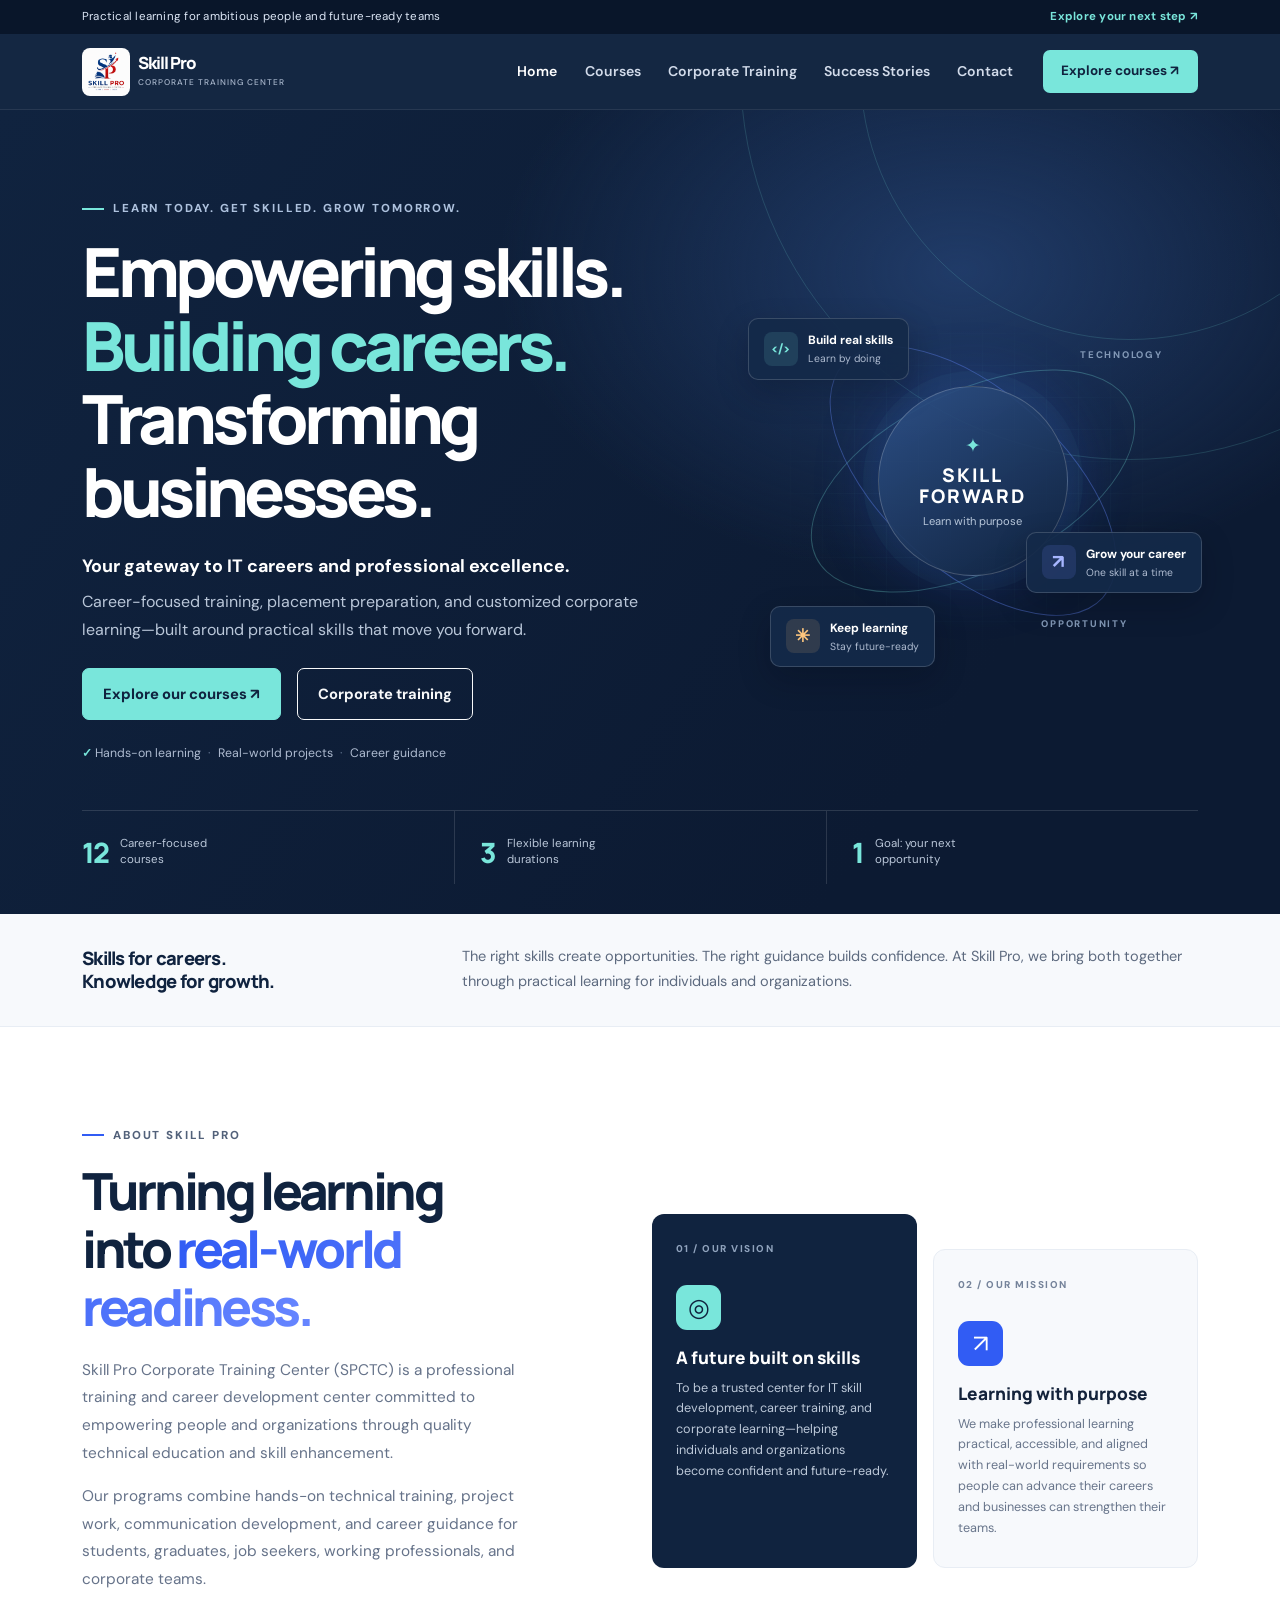
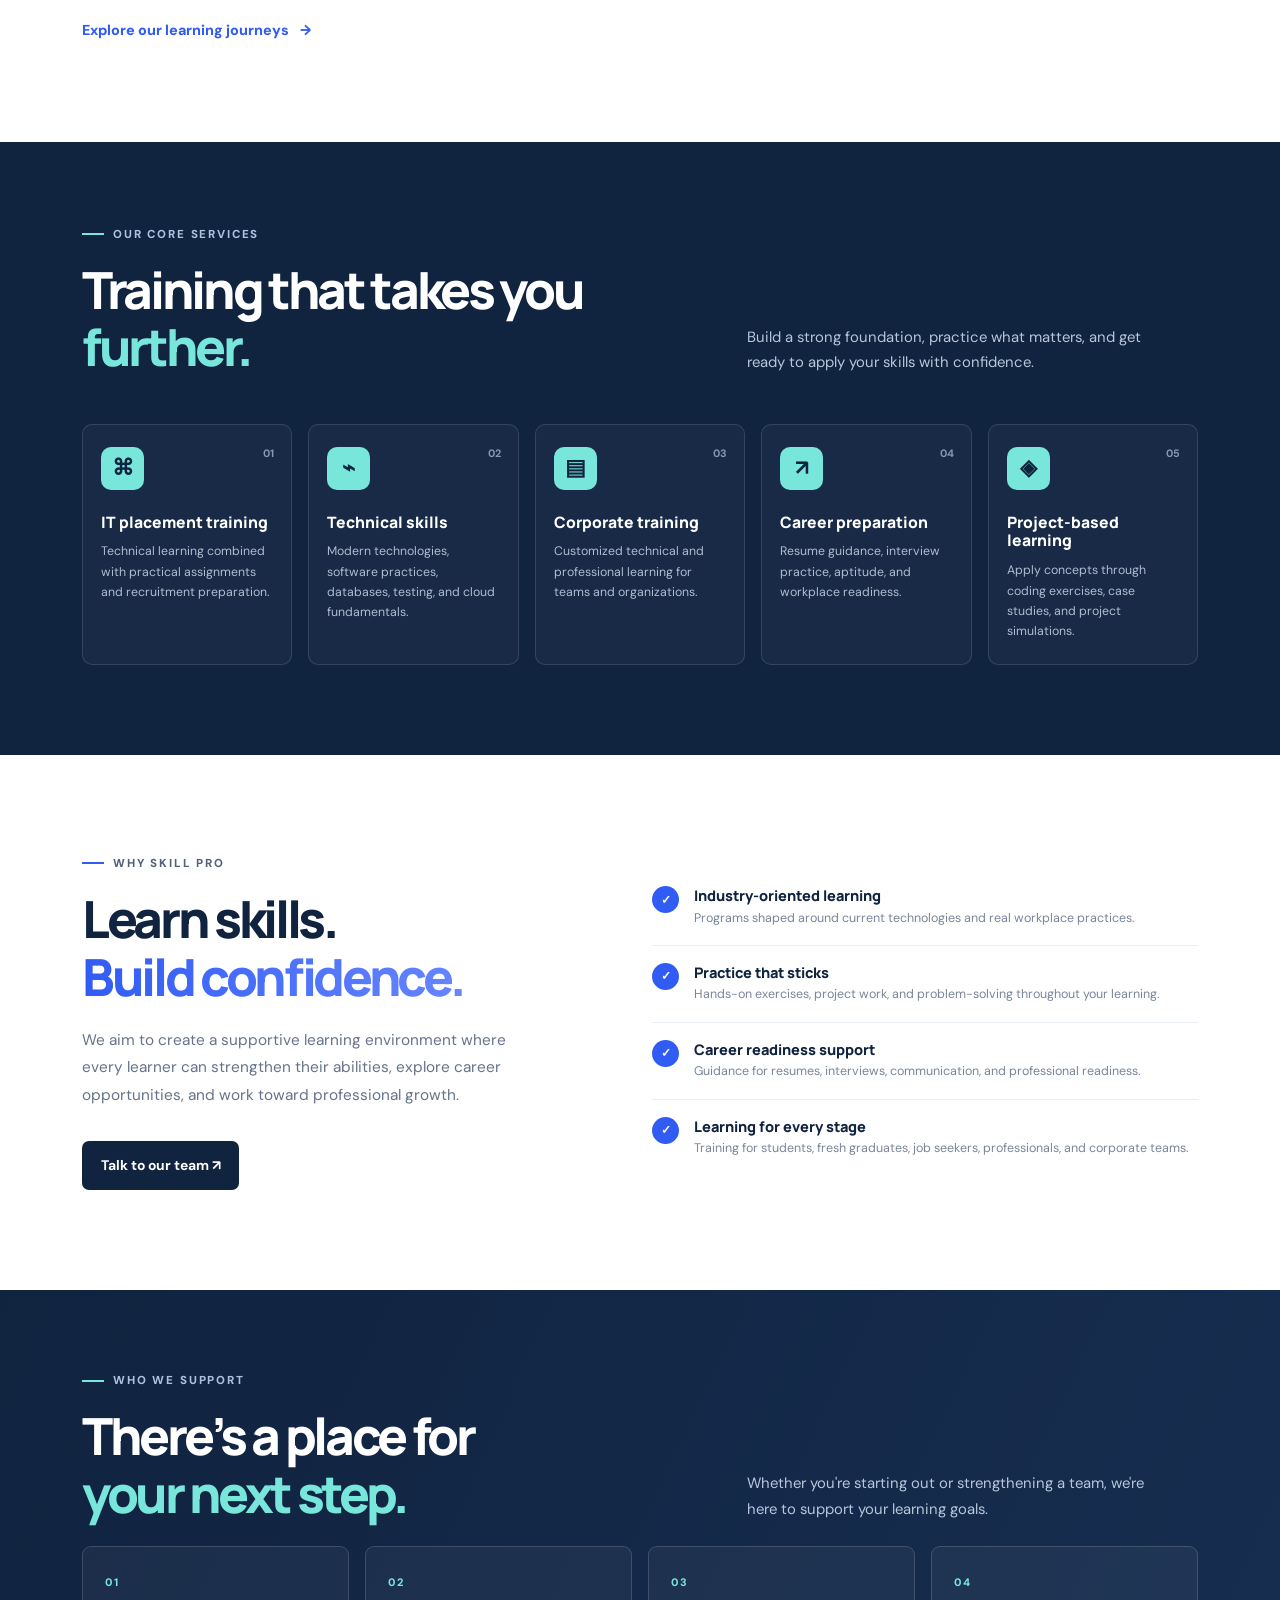
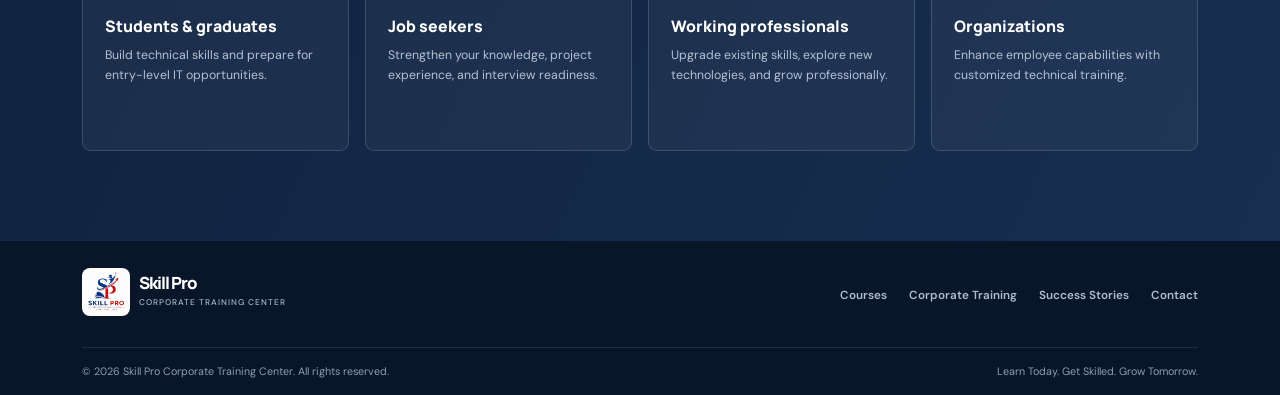
==== index.html @ 875d9214 "1" ====
<!doctype html>
<html lang="en">
  <head>
    <meta charset="utf-8">
    <meta name="viewport" content="width=device-width, initial-scale=1">
    <meta name="description" content="Career-oriented IT, placement, and corporate training from Skill Pro Corporate Training Center.">
    <meta name="theme-color" content="#10233f">
    <title>Skill Pro Corporate Training Center | Home</title>
    <link rel="preconnect" href="https://fonts.googleapis.com">
    <link rel="preconnect" href="https://fonts.gstatic.com" crossorigin>
    <link href="https://fonts.googleapis.com/css2?family=DM+Sans:wght@400;500;600;700&family=Manrope:wght@400;500;600;700;800&display=swap" rel="stylesheet">
    <link href="https://cdn.jsdelivr.net/npm/bootstrap@5.3.3/dist/css/bootstrap.min.css" rel="stylesheet" integrity="sha384-QWTKZyjpPEjISv5WaRU9OFeRpok6YctnYmDr5pNlyT2bRjXh0JMhjY6hW+ALEwIH" crossorigin="anonymous">
    <link rel="stylesheet" href="styles.css">
  </head>
  <body>
    <div class="topline"><div class="container d-flex justify-content-between align-items-center"><span>Practical learning for ambitious people and future-ready teams</span><a href="contact.html">Explore your next step <span aria-hidden="true">↗</span></a></div></div>
    <nav class="navbar navbar-expand-lg navbar-dark site-nav sticky-top" aria-label="Main navigation">
      <div class="container">
        <a class="navbar-brand d-flex align-items-center gap-2" href="index.html"><img class="site-logo" src="logo/logo.png" alt="Skill Pro logo"><span class="brand-name">Skill Pro<small>Corporate Training Center</small></span></a>
        <button class="navbar-toggler" type="button" data-bs-toggle="collapse" data-bs-target="#mainNav" aria-controls="mainNav" aria-expanded="false" aria-label="Toggle navigation"><span class="navbar-toggler-icon"></span></button>
        <div class="collapse navbar-collapse" id="mainNav"><ul class="navbar-nav ms-auto align-items-lg-center gap-lg-3">
          <li class="nav-item"><a class="nav-link active" aria-current="page" href="index.html">Home</a></li><li class="nav-item"><a class="nav-link" href="courses.html">Courses</a></li><li class="nav-item"><a class="nav-link" href="corporate-training.html">Corporate Training</a></li><li class="nav-item"><a class="nav-link" href="success-stories.html">Success Stories</a></li><li class="nav-item"><a class="nav-link" href="contact.html">Contact</a></li><li class="nav-item ms-lg-2"><a class="btn btn-nav" href="courses.html">Explore courses <span aria-hidden="true">↗</span></a></li>
        </ul></div>
      </div>
    </nav>
    <main>
      <section class="hero-section" id="home"><div class="hero-orb hero-orb-one"></div><div class="hero-orb hero-orb-two"></div><div class="container position-relative"><div class="row align-items-center gy-5">
        <div class="col-lg-7"><div class="eyebrow eyebrow-light"><span></span> Learn today. Get skilled. Grow tomorrow.</div><h1>Empowering skills.<br><span>Building careers.</span><br>Transforming businesses.</h1><p class="hero-lead">Your gateway to IT careers and professional excellence.</p><p class="hero-copy">Career-focused training, placement preparation, and customized corporate learning—built around practical skills that move you forward.</p><div class="d-flex flex-wrap gap-3 mt-4"><a class="btn btn-accent btn-lg" href="courses.html">Explore our courses <span aria-hidden="true">↗</span></a><a class="btn btn-outline-light btn-lg" href="corporate-training.html">Corporate training</a></div><div class="hero-note mt-4"><span class="note-check">✓</span> Hands-on learning <span class="note-dot">·</span> Real-world projects <span class="note-dot">·</span> Career guidance</div></div>
        <div class="col-lg-5"><div class="hero-visual" aria-label="Learning and career growth illustration"><div class="visual-grid"></div><div class="orbit orbit-a"></div><div class="orbit orbit-b"></div><div class="visual-center"><div class="visual-spark">✦</div><strong>SKILL<br>FORWARD</strong><span>Learn with purpose</span></div><div class="float-card float-code"><span class="float-icon code-icon">&lt;/&gt;</span><div><strong>Build real skills</strong><small>Learn by doing</small></div></div><div class="float-card float-growth"><span class="float-icon growth-icon">↗</span><div><strong>Grow your career</strong><small>One skill at a time</small></div></div><div class="float-card float-learning"><span class="float-icon learn-icon">✳</span><div><strong>Keep learning</strong><small>Stay future-ready</small></div></div><span class="visual-label label-one">TECHNOLOGY</span><span class="visual-label label-two">OPPORTUNITY</span></div></div>
      </div><div class="hero-bottom row g-0 mt-5"><div class="col-4 hero-stat"><strong>12</strong><span>Career-focused courses</span></div><div class="col-4 hero-stat"><strong>3</strong><span>Flexible learning durations</span></div><div class="col-4 hero-stat"><strong>1</strong><span>Goal: your next opportunity</span></div></div></div></section>
      <section class="intro-strip"><div class="container"><div class="row align-items-center gy-3"><div class="col-lg-4"><p class="strip-title mb-0">Skills for careers.<br>Knowledge for growth.</p></div><div class="col-lg-8"><p class="strip-copy mb-0">The right skills create opportunities. The right guidance builds confidence. At Skill Pro, we bring both together through practical learning for individuals and organizations.</p></div></div></div></section>
      <section class="section-pad about-section"><div class="container"><div class="row gy-5 align-items-center"><div class="col-lg-5"><div class="eyebrow"><span></span> About Skill Pro</div><h2>Turning learning into <span class="text-gradient">real-world readiness.</span></h2><p class="section-copy">Skill Pro Corporate Training Center (SPCTC) is a professional training and career development center committed to empowering people and organizations through quality technical education and skill enhancement.</p><p class="section-copy">Our programs combine hands-on technical training, project work, communication development, and career guidance for students, graduates, job seekers, working professionals, and corporate teams.</p><a class="text-link" href="success-stories.html">Explore our learning journeys <span aria-hidden="true">→</span></a></div><div class="col-lg-6 offset-lg-1"><div class="about-cards"><article class="about-card vision-card"><span class="card-index">01 / OUR VISION</span><div class="about-icon">◎</div><h3>A future built on skills</h3><p>To be a trusted center for IT skill development, career training, and corporate learning—helping individuals and organizations become confident and future-ready.</p></article><article class="about-card mission-card"><span class="card-index">02 / OUR MISSION</span><div class="about-icon">↗</div><h3>Learning with purpose</h3><p>We make professional learning practical, accessible, and aligned with real-world requirements so people can advance their careers and businesses can strengthen their teams.</p></article></div></div></div></div></section>
      <section class="services-section section-pad"><div class="container"><div class="row align-items-end gy-3 mb-5"><div class="col-lg-7"><div class="eyebrow eyebrow-light"><span></span> Our core services</div><h2>Training that takes you <span class="text-accent">further.</span></h2></div><div class="col-lg-5"><p class="services-intro mb-0">Build a strong foundation, practice what matters, and get ready to apply your skills with confidence.</p></div></div><div class="row g-3"><div class="col-md-6 col-xl"><article class="service-tile"><span class="service-number">01</span><div class="service-icon">⌘</div><h3>IT placement training</h3><p>Technical learning combined with practical assignments and recruitment preparation.</p></article></div><div class="col-md-6 col-xl"><article class="service-tile"><span class="service-number">02</span><div class="service-icon">⌁</div><h3>Technical skills</h3><p>Modern technologies, software practices, databases, testing, and cloud fundamentals.</p></article></div><div class="col-md-6 col-xl"><article class="service-tile"><span class="service-number">03</span><div class="service-icon">▤</div><h3>Corporate training</h3><p>Customized technical and professional learning for teams and organizations.</p></article></div><div class="col-md-6 col-xl"><article class="service-tile"><span class="service-number">04</span><div class="service-icon">↗</div><h3>Career preparation</h3><p>Resume guidance, interview practice, aptitude, and workplace readiness.</p></article></div><div class="col-md-6 col-xl"><article class="service-tile"><span class="service-number">05</span><div class="service-icon">◈</div><h3>Project-based learning</h3><p>Apply concepts through coding exercises, case studies, and project simulations.</p></article></div></div></div></section>
      <section class="section-pad why-section"><div class="container"><div class="row gy-5 align-items-center"><div class="col-lg-5"><div class="eyebrow"><span></span> Why Skill Pro</div><h2>Learn skills.<br><span class="text-gradient">Build confidence.</span></h2><p class="section-copy">We aim to create a supportive learning environment where every learner can strengthen their abilities, explore career opportunities, and work toward professional growth.</p><a class="btn btn-dark-blue mt-3" href="contact.html">Talk to our team <span aria-hidden="true">↗</span></a></div><div class="col-lg-6 offset-lg-1"><div class="why-list"><div class="why-item"><span class="why-check">✓</span><div><h3>Industry-oriented learning</h3><p>Programs shaped around current technologies and real workplace practices.</p></div></div><div class="why-item"><span class="why-check">✓</span><div><h3>Practice that sticks</h3><p>Hands-on exercises, project work, and problem-solving throughout your learning.</p></div></div><div class="why-item"><span class="why-check">✓</span><div><h3>Career readiness support</h3><p>Guidance for resumes, interviews, communication, and professional readiness.</p></div></div><div class="why-item"><span class="why-check">✓</span><div><h3>Learning for every stage</h3><p>Training for students, fresh graduates, job seekers, professionals, and corporate teams.</p></div></div></div></div></div></section>
      <section class="audience-section"><div class="container"><div class="row align-items-end gy-3 mb-4"><div class="col-lg-7"><div class="eyebrow eyebrow-light"><span></span> Who we support</div><h2>There’s a place for<br><span class="text-accent">your next step.</span></h2></div><div class="col-lg-5"><p class="services-intro mb-0">Whether you're starting out or strengthening a team, we're here to support your learning goals.</p></div></div><div class="row g-3"><div class="col-sm-6 col-xl-3"><article class="audience-card"><span>01</span><h3>Students &amp; graduates</h3><p>Build technical skills and prepare for entry-level IT opportunities.</p></article></div><div class="col-sm-6 col-xl-3"><article class="audience-card"><span>02</span><h3>Job seekers</h3><p>Strengthen your knowledge, project experience, and interview readiness.</p></article></div><div class="col-sm-6 col-xl-3"><article class="audience-card"><span>03</span><h3>Working professionals</h3><p>Upgrade existing skills, explore new technologies, and grow professionally.</p></article></div><div class="col-sm-6 col-xl-3"><article class="audience-card"><span>04</span><h3>Organizations</h3><p>Enhance employee capabilities with customized technical training.</p></article></div></div></div></section>
    </main>
    <footer class="site-footer"><div class="container"><div class="row align-items-center gy-3"><div class="col-md-6"><a class="footer-brand" href="index.html"><img class="site-logo" src="logo/logo.png" alt=""><span class="brand-name">Skill Pro<small>Corporate Training Center</small></span></a></div><div class="col-md-6"><div class="footer-links"><a href="courses.html">Courses</a><a href="corporate-training.html">Corporate Training</a><a href="success-stories.html">Success Stories</a><a href="contact.html">Contact</a></div></div></div><div class="footer-bottom"><span>© <span id="currentYear">2026</span> Skill Pro Corporate Training Center. All rights reserved.</span><span>Learn Today. Get Skilled. Grow Tomorrow.</span></div></div></footer>
    <script src="https://cdn.jsdelivr.net/npm/bootstrap@5.3.3/dist/js/bootstrap.bundle.min.js" integrity="sha384-YvpcrYf0tY3lHB60NNkmXc5s9fDVZLESaAA55NDzOxhy9GkcIdslK1eN7N6jIeHz" crossorigin="anonymous"></script><script src="script.js"></script>
  </body>
</html>
---- styles.css ----
:root {
  --navy: #10233f;
  --navy-deep: #0b1930;
  --blue: #315cf4;
  --cyan: #79e6db;
  --ink: #14233b;
  --muted: #66738a;
  --paper: #f7f9fc;
  --line: #e8edf4;
}

* { box-sizing: border-box; }
html { scroll-behavior: smooth; scroll-padding-top: 82px; }
body { margin: 0; color: var(--ink); background: #fff; font-family: "DM Sans", sans-serif; }
h1, h2, h3, .brand-name, .strip-title { font-family: "Manrope", sans-serif; }
a { text-decoration: none; }

.topline { min-height: 34px; color: #dce6f5; background: #09162a; font-size: .72rem; letter-spacing: .02em; }
.topline .container { min-height: 34px; }
.topline a { color: var(--cyan); font-weight: 700; }
.site-nav { z-index: 100; min-height: 76px; background: rgba(16, 35, 63, .98); border-bottom: 1px solid rgba(255,255,255,.08); }
.navbar-brand { color: #fff; }
.site-logo { display: block; width: 48px; height: 48px; flex: 0 0 48px; object-fit: contain; border-radius: 8px; }
.brand-mark { display: grid; place-items: center; width: 38px; height: 38px; color: var(--navy); background: var(--cyan); border-radius: 12px 12px 12px 3px; font: 800 1.03rem "Manrope", sans-serif; letter-spacing: -.1em; }
.brand-mark span { color: var(--blue); }
.brand-name { display: inline-flex; flex-direction: column; color: #fff; font-size: 1.05rem; font-weight: 800; line-height: 1; letter-spacing: -.06em; }
.brand-name > span { display: inline; }
.brand-name > span { color: var(--cyan); }
.brand-name small { margin-top: 5px; color: #a7b5ca; font: 500 .52rem "DM Sans", sans-serif; letter-spacing: .12em; text-transform: uppercase; }
.navbar-nav .nav-link { padding: .65rem .35rem !important; color: #d2dbea; font-size: .88rem; font-weight: 600; }
.navbar-nav .nav-link:hover, .navbar-nav .nav-link:focus { color: var(--cyan); }
.btn-nav { padding: .68rem 1.1rem; color: var(--navy); background: var(--cyan); border-radius: 7px; font-weight: 700; font-size: .84rem; }
.btn-nav:hover { color: var(--navy); background: #a1f2e9; }

.hero-section { position: relative; overflow: hidden; padding: 90px 0 30px; color: #fff; background: radial-gradient(ellipse at 75% 20%, #203b68 0, transparent 34%), linear-gradient(125deg, #10233f 0%, #0c1a32 75%); }
.hero-orb { position: absolute; border: 1px solid rgba(121,230,219,.16); border-radius: 50%; pointer-events: none; }
.hero-orb-one { width: 540px; height: 540px; top: -310px; right: -120px; }
.hero-orb-two { width: 780px; height: 780px; top: -430px; right: -240px; }
.eyebrow { display: flex; align-items: center; gap: 9px; margin-bottom: 18px; color: #52617a; font-size: .72rem; font-weight: 800; letter-spacing: .16em; text-transform: uppercase; }
.eyebrow > span { width: 22px; height: 2px; background: var(--blue); }
.eyebrow-light { color: #aec2de; }
.eyebrow-light > span { background: var(--cyan); }
.hero-section h1 { max-width: 720px; margin: 0; font-size: clamp(2.55rem, 5.3vw, 4.65rem); font-weight: 800; line-height: 1.08; letter-spacing: -.065em; }
.hero-section h1 span { color: var(--cyan); }
.hero-lead { margin: 25px 0 8px; color: #fff; font-size: 1.12rem; font-weight: 700; }
.hero-copy { max-width: 560px; margin: 0; color: #bac7d9; font-size: 1rem; line-height: 1.75; }
.btn-accent { padding: .86rem 1.25rem; color: var(--navy); background: var(--cyan); border: 1px solid var(--cyan); border-radius: 7px; font-size: .92rem; font-weight: 800; }
.btn-accent:hover, .btn-accent:focus { color: var(--navy); background: #a2f1e8; border-color: #a2f1e8; transform: translateY(-1px); }
.btn-outline-light { padding: .86rem 1.25rem; border-radius: 7px; font-size: .92rem; font-weight: 700; }
.hero-note { color: #aebbd0; font-size: .77rem; }
.note-check { color: var(--cyan); font-weight: 900; }
.note-dot { padding: 0 .28rem; color: #667995; }
.hero-visual { position: relative; width: min(100%, 450px); height: 410px; margin: 0 auto; isolation: isolate; }
.visual-grid { position: absolute; inset: 25px 10px; z-index: -2; opacity: .23; background-image: linear-gradient(rgba(121,230,219,.2) 1px, transparent 1px), linear-gradient(90deg, rgba(121,230,219,.2) 1px, transparent 1px); background-size: 32px 32px; mask-image: radial-gradient(ellipse, #000 15%, transparent 72%); }
.orbit { position: absolute; top: 50%; left: 50%; border: 1px solid rgba(121,230,219,.28); border-radius: 50%; transform: translate(-50%, -50%) rotate(-26deg); }
.orbit-a { width: 350px; height: 180px; }
.orbit-b { width: 350px; height: 180px; transform: translate(-50%, -50%) rotate(42deg); border-color: rgba(101,136,248,.4); }
.visual-center { position: absolute; top: 50%; left: 50%; display: flex; width: 190px; height: 190px; flex-direction: column; align-items: center; justify-content: center; border: 1px solid rgba(255,255,255,.2); border-radius: 50%; background: linear-gradient(145deg, rgba(47,83,139,.9), rgba(16,35,63,.94)); box-shadow: 0 0 0 15px rgba(121,230,219,.035), 0 0 65px rgba(49,92,244,.28); text-align: center; transform: translate(-50%, -50%); }
.visual-center strong { font: 800 1.18rem/1.1 "Manrope", sans-serif; letter-spacing: .1em; }
.visual-center > span { margin-top: 7px; color: #b7c6da; font-size: .7rem; }
.visual-spark { margin-bottom: 4px; color: var(--cyan); font-size: 1.2rem; }
.float-card { position: absolute; z-index: 2; display: flex; align-items: center; gap: 10px; padding: 12px 15px; border: 1px solid rgba(255,255,255,.16); border-radius: 10px; background: rgba(20,42,73,.92); box-shadow: 0 12px 32px rgba(3,10,22,.24); }
.float-card strong, .float-card small { display: block; white-space: nowrap; }
.float-card strong { color: #fff; font-size: .75rem; }
.float-card small { margin-top: 2px; color: #aebbd0; font-size: .65rem; }
.float-icon { display: grid; width: 34px; height: 34px; place-items: center; border-radius: 8px; font-weight: 800; }
.code-icon { color: var(--cyan); background: rgba(121,230,219,.12); font-size: .78rem; }
.growth-icon { color: #a7b6ff; background: rgba(113,132,255,.15); font-size: 1.2rem; }
.learn-icon { color: #ffc77e; background: rgba(255,199,126,.12); font-size: 1.1rem; }
.float-code { top: 42px; left: 0; }
.float-growth { right: -4px; bottom: 93px; }
.float-learning { bottom: 19px; left: 22px; }
.visual-label { position: absolute; color: #8298b6; font-size: .6rem; font-weight: 800; letter-spacing: .18em; }
.label-one { top: 72px; right: 35px; }
.label-two { bottom: 55px; right: 70px; }
.hero-bottom { border-top: 1px solid rgba(255,255,255,.13); }
.hero-stat { display: flex; align-items: center; gap: 12px; min-height: 73px; padding: 13px 23px 5px 0; }
.hero-stat + .hero-stat { padding-left: 25px; border-left: 1px solid rgba(255,255,255,.13); }
.hero-stat strong { color: var(--cyan); font: 800 1.75rem "Manrope", sans-serif; letter-spacing: -.07em; }
.hero-stat span { max-width: 120px; color: #b9c6d8; font-size: .72rem; line-height: 1.35; }

.intro-strip { padding: 31px 0; border-bottom: 1px solid var(--line); background: #f7f9fc; }
.strip-title { color: var(--navy); font-size: 1.15rem; font-weight: 800; line-height: 1.25; letter-spacing: -.04em; }
.strip-copy { max-width: 770px; color: #5d6a7f; font-size: .91rem; line-height: 1.7; }
.section-pad { padding: 100px 0; }
.about-section h2, .courses-section h2, .why-section h2 { max-width: 610px; margin: 0 0 21px; color: var(--navy); font-size: clamp(2.2rem, 4vw, 3.45rem); font-weight: 800; letter-spacing: -.065em; line-height: 1.13; }
.text-gradient { color: var(--blue); background: linear-gradient(90deg, #315cf4, #6685ff); background-clip: text; -webkit-text-fill-color: transparent; }
.section-copy { color: var(--muted); font-size: .96rem; line-height: 1.8; }
.text-link { display: inline-flex; gap: 11px; margin-top: 10px; color: var(--blue); font-size: .9rem; font-weight: 800; }
.text-link:hover { gap: 15px; }
.about-cards { display: grid; grid-template-columns: 1fr 1fr; gap: 16px; padding-top: 13px; }
.about-card { position: relative; min-height: 286px; padding: 28px 24px; border-radius: 12px; }
.vision-card { color: #fff; background: var(--navy); }
.mission-card { margin-top: 35px; border: 1px solid var(--line); background: #f7f9fc; }
.card-index { display: block; color: #90a3bd; font-size: .62rem; font-weight: 800; letter-spacing: .15em; }
.mission-card .card-index { color: #75839a; }
.about-icon { display: grid; width: 45px; height: 45px; margin: 28px 0 18px; place-items: center; color: var(--navy); background: var(--cyan); border-radius: 11px; font-size: 1.55rem; }
.mission-card .about-icon { color: #fff; background: var(--blue); }
.about-card h3 { margin: 0 0 9px; font-size: 1.08rem; font-weight: 800; }
.about-card p { margin: 0; color: #bdc9d9; font-size: .79rem; line-height: 1.65; }
.mission-card p { color: #68758b; }
.mission-points { border-top: 1px solid var(--line); padding-top: 23px; }
.mission-point { display: flex; align-items: flex-start; gap: 12px; }
.mission-point > span { color: var(--blue); font-size: .72rem; font-weight: 800; }
.mission-point strong, .mission-point small { display: block; }
.mission-point strong { color: var(--navy); font-size: .78rem; }
.mission-point small { margin-top: 4px; color: #7b8799; font-size: .72rem; line-height: 1.5; }

.services-section { padding: 84px 0 90px; color: #fff; background: var(--navy); }
.services-section h2, .audience-section h2, .contact-panel h2 { margin: 0; color: #fff; font-size: clamp(2.25rem, 4vw, 3.45rem); font-weight: 800; letter-spacing: -.065em; line-height: 1.12; }
.text-accent { color: var(--cyan); }
.services-intro { max-width: 400px; color: #b8c6da; font-size: .93rem; line-height: 1.7; }
.service-tile { position: relative; height: 100%; min-height: 235px; padding: 22px 18px; border: 1px solid rgba(255,255,255,.12); border-radius: 10px; background: rgba(255,255,255,.035); transition: background .2s ease, transform .2s ease; }
.service-tile:hover { background: rgba(255,255,255,.075); transform: translateY(-4px); }
.service-number { position: absolute; top: 20px; right: 17px; color: #8799b4; font-size: .67rem; font-weight: 700; }
.service-icon { display: grid; width: 43px; height: 43px; margin: 0 0 23px; place-items: center; color: var(--navy); background: var(--cyan); border-radius: 10px; font-size: 1.35rem; font-weight: 700; }
.service-tile h3 { margin: 0 0 10px; color: #fff; font-size: .98rem; font-weight: 800; }
.service-tile p { margin: 0; color: #aebdd1; font-size: .77rem; line-height: 1.65; }

.courses-section { background: var(--paper); }
.courses-section .section-copy { max-width: 440px; margin-left: auto; }
.course-controls { display: flex; flex-wrap: wrap; align-items: center; justify-content: space-between; gap: 18px; padding: 18px; border: 1px solid var(--line); border-radius: 10px; background: #fff; }
.course-search-wrap { display: flex; width: min(100%, 310px); align-items: center; gap: 9px; color: #6c7a91; }
.course-search-wrap > span { font-size: 1.25rem; }
.course-search-wrap .form-control { padding: .55rem .5rem; border: 0; box-shadow: none; font-size: .83rem; }
.course-filter { display: flex; flex-wrap: wrap; gap: 5px; }
.filter-button { padding: .55rem .76rem; color: #657189; background: transparent; border: 0; border-radius: 6px; font: 700 .72rem "DM Sans", sans-serif; transition: .18s ease; }
.filter-button:hover { color: var(--blue); background: #f1f4ff; }
.filter-button.active { color: #fff; background: var(--navy); }
.course-result { min-height: 19px; margin: 16px 0 13px; color: #78859a; font-size: .74rem; }
.course-card { display: flex; height: 100%; flex-direction: column; padding: 24px; border: 1px solid #e8edf4; border-radius: 11px; background: #fff; transition: transform .2s ease, box-shadow .2s ease, border-color .2s ease; }
.course-card:hover { border-color: #d6def4; box-shadow: 0 16px 38px rgba(18,38,70,.08); transform: translateY(-4px); }
.course-top { display: flex; justify-content: space-between; align-items: center; margin-bottom: 22px; }
.course-tag { color: var(--blue); font-size: .61rem; font-weight: 800; letter-spacing: .12em; }
.course-id { color: #d0d8e4; font: 700 .9rem "Manrope", sans-serif; }
.course-card h3 { margin: 0 0 5px; color: var(--navy); font-size: 1.18rem; font-weight: 800; letter-spacing: -.04em; }
.course-subtitle { margin: 0 0 13px; color: #55657d; font-size: .78rem; font-weight: 700; }
.course-description { min-height: 68px; margin: 0 0 17px; color: #718096; font-size: .79rem; line-height: 1.65; }
.course-detail { padding: 13px 14px; border-radius: 7px; background: #f6f8fc; }
.course-detail strong { color: #273955; font-size: .73rem; }
.course-detail p { margin: 5px 0 0; color: #718096; font-size: .72rem; line-height: 1.55; }
.course-career { flex: 1; padding: 17px 0 15px; color: #64728a; font-size: .7rem; line-height: 1.55; }
.course-career span { display: block; margin-bottom: 5px; color: #9aa5b5; font-size: .58rem; font-weight: 800; letter-spacing: .13em; }
.course-footer { display: flex; align-items: center; justify-content: space-between; padding-top: 13px; border-top: 1px solid #edf0f5; color: #7c899d; font-size: .68rem; }
.course-footer a { color: var(--blue); font-weight: 800; }
.course-footer a b { margin-left: 4px; }
.course-footnote { margin: 28px 0 0; color: #758198; text-align: center; font-size: .77rem; }
.course-footnote strong { color: #30425f; }
.no-courses { padding: 35px 15px; color: #758198; text-align: center; font-size: .9rem; }

.why-section { background: #fff; }
.btn-dark-blue { padding: .8rem 1.1rem; color: #fff; background: var(--navy); border-radius: 7px; font-size: .87rem; font-weight: 700; }
.btn-dark-blue:hover { color: #fff; background: #1b3c69; }
.why-list { padding: 5px 0; }
.why-item { display: flex; gap: 15px; padding: 17px 0; border-bottom: 1px solid var(--line); }
.why-item:last-child { border-bottom: 0; }
.why-check { display: grid; width: 27px; height: 27px; flex: 0 0 27px; place-items: center; color: #fff; background: var(--blue); border-radius: 50%; font-size: .75rem; font-weight: 800; }
.why-item h3 { margin: 1px 0 4px; color: var(--navy); font-size: .91rem; font-weight: 800; }
.why-item p { margin: 0; color: #79869a; font-size: .78rem; line-height: 1.55; }

.audience-section { padding: 82px 0 90px; color: #fff; background: linear-gradient(115deg, #10233f, #172e51); }
.audience-card { min-height: 205px; padding: 22px; border: 1px solid rgba(255,255,255,.15); border-radius: 9px; background: rgba(255,255,255,.045); }
.audience-card > span { color: var(--cyan); font-size: .68rem; font-weight: 800; letter-spacing: .12em; }
.audience-card h3 { margin: 24px 0 9px; color: #fff; font-size: .99rem; font-weight: 800; }
.audience-card p { margin: 0; color: #b4c1d4; font-size: .77rem; line-height: 1.65; }

.contact-section { padding: 80px 0 90px; background: #f7f9fc; }
.contact-panel { position: relative; overflow: hidden; padding: 58px; color: #fff; border-radius: 15px; background: radial-gradient(circle at 5% 100%, rgba(49,92,244,.28), transparent 37%), linear-gradient(120deg, #10233f, #132b4c); }
.contact-panel::after { position: absolute; right: -95px; bottom: -200px; width: 420px; height: 420px; border: 1px solid rgba(121,230,219,.16); border-radius: 50%; box-shadow: 0 0 0 35px rgba(121,230,219,.025), 0 0 0 70px rgba(121,230,219,.025); content: ""; pointer-events: none; }
.contact-panel h2 { margin-bottom: 16px; }
.contact-panel > .row > div:first-child > p { max-width: 480px; margin: 0 0 23px; color: #bdc9d9; font-size: .9rem; line-height: 1.7; }
.contact-details { position: relative; z-index: 1; padding: 25px; border: 1px solid rgba(255,255,255,.16); border-radius: 10px; background: rgba(255,255,255,.055); }
.contact-label { color: var(--cyan); font-size: .62rem; font-weight: 800; letter-spacing: .14em; }
.contact-details h3 { margin: 10px 0 18px; font-size: 1.12rem; font-weight: 800; line-height: 1.35; }
.contact-address { display: flex; gap: 10px; align-items: flex-start; }
.contact-pin { color: var(--cyan); font-size: 1.2rem; line-height: 1; }
.contact-address p { margin: 0; color: #d4deeb; font-size: .81rem; line-height: 1.7; }
.contact-address p span { color: var(--cyan); }
.contact-divider { height: 1px; margin: 20px 0 15px; background: rgba(255,255,255,.15); }
.contact-caption { margin: 0 0 11px; color: #b5c3d7; font-size: .73rem; line-height: 1.65; }
.contact-link { color: var(--cyan); font-size: .75rem; font-weight: 800; }
.contact-link:hover { color: #fff; }
.site-footer { padding: 27px 0 16px; color: #fff; background: #09162a; }
.footer-brand { display: inline-flex; align-items: center; gap: 9px; }
.footer-links { display: flex; flex-wrap: wrap; justify-content: flex-end; gap: 22px; }
.footer-links a { color: #aebbd0; font-size: .73rem; font-weight: 600; }
.footer-links a:hover { color: var(--cyan); }
.footer-bottom { display: flex; justify-content: space-between; gap: 12px; margin-top: 24px; padding-top: 15px; border-top: 1px solid rgba(255,255,255,.1); color: #8f9db3; font-size: .67rem; }

.page-banner { position: relative; overflow: hidden; padding: 86px 0 78px; color: #fff; background: radial-gradient(ellipse at 80% 10%, #24436f 0, transparent 35%), linear-gradient(125deg, #10233f, #0c1a32 78%); }
.page-banner::after { position: absolute; top: -300px; right: -130px; width: 620px; height: 620px; border: 1px solid rgba(121,230,219,.16); border-radius: 50%; box-shadow: 0 0 0 45px rgba(121,230,219,.025), 0 0 0 90px rgba(121,230,219,.025); content: ""; pointer-events: none; }
.page-banner .container { position: relative; z-index: 1; }
.page-banner h1 { max-width: 820px; margin: 0 0 17px; font-size: clamp(2.6rem, 5.4vw, 4.5rem); font-weight: 800; letter-spacing: -.065em; line-height: 1.08; }
.page-banner p { max-width: 650px; margin: 0 0 25px; color: #bdc9d9; font-size: 1rem; line-height: 1.75; }
.content-heading { max-width: 650px; margin: 0 0 20px; color: var(--navy); font-size: clamp(2.1rem, 4vw, 3.3rem); font-weight: 800; letter-spacing: -.065em; line-height: 1.13; }
.corporate-highlight { padding: 38px; border: 1px solid var(--line); border-radius: 12px; background: var(--paper); }
.corporate-kicker, .contact-info-label { color: var(--blue); font-size: .65rem; font-weight: 800; letter-spacing: .14em; }
.corporate-highlight h3 { max-width: 430px; margin: 21px 0 12px; color: var(--navy); font-size: 1.75rem; font-weight: 800; letter-spacing: -.05em; line-height: 1.2; }
.corporate-highlight > p { color: var(--muted); font-size: .87rem; line-height: 1.7; }
.process-card { height: 100%; padding: 26px; border: 1px solid var(--line); border-radius: 10px; background: #fff; }
.process-card > span { color: var(--blue); font-size: .68rem; font-weight: 800; letter-spacing: .14em; }
.process-card h3 { margin: 22px 0 8px; color: var(--navy); font-size: 1rem; font-weight: 800; }
.process-card p { margin: 0; color: var(--muted); font-size: .81rem; line-height: 1.65; }
.story-card { height: 100%; min-height: 236px; padding: 24px; border: 1px solid var(--line); border-radius: 10px; background: #fff; }
.story-number { color: #7e8ba0; font-size: .64rem; font-weight: 800; letter-spacing: .12em; }
.story-symbol { display: grid; width: 45px; height: 45px; margin: 23px 0 19px; place-items: center; color: var(--navy); background: var(--cyan); border-radius: 10px; font-size: 1.4rem; font-weight: 700; }
.story-card h3 { margin: 0 0 9px; color: var(--navy); font-size: 1rem; font-weight: 800; }
.story-card p { margin: 0; color: var(--muted); font-size: .8rem; line-height: 1.65; }
.story-disclaimer { margin: 19px 0 0; color: #aebbd0; font-size: .72rem; }
.story-note { display: flex; align-items: center; justify-content: space-between; gap: 25px; padding: 32px; border: 1px solid var(--line); border-radius: 12px; background: var(--paper); }
.story-note .eyebrow { margin-bottom: 12px; }
.story-note .content-heading { font-size: clamp(1.8rem, 3vw, 2.7rem); }
.contact-page-section { background: #f7f9fc; }
.contact-info-card { display: flex; align-items: center; gap: 17px; margin-top: 16px; padding: 19px; border: 1px solid var(--line); border-radius: 9px; background: #fff; }
.contact-info-icon { display: grid; width: 43px; height: 43px; flex: 0 0 43px; place-items: center; color: #fff; background: var(--blue); border-radius: 10px; font-size: 1.1rem; font-weight: 800; }
.contact-info-card > div > * { display: block; margin: 3px 0 0; }
.contact-info-card a, .contact-info-card p { color: var(--navy); font-size: .94rem; font-weight: 700; }
.contact-info-card p span { padding: 0 3px; color: var(--blue); }
.contact-aside { padding: 29px; color: #fff; border-radius: 11px; background: var(--navy); }
.contact-aside > h3 { margin: 12px 0 20px; color: #fff; font-size: 1.35rem; font-weight: 800; }
.contact-aside > a:not(.email-cta) { display: flex; justify-content: space-between; gap: 12px; padding: 13px 0; color: #dce6f5; border-bottom: 1px solid rgba(255,255,255,.12); font-size: .82rem; font-weight: 600; }
.contact-aside > a:not(.email-cta) b { color: var(--cyan); }
.contact-aside > p { margin: 0 0 8px; color: #b5c3d7; font-size: .77rem; line-height: 1.6; }
.email-cta { color: var(--cyan); font-size: .86rem; font-weight: 800; }

@media (max-width: 991.98px) {
  .site-nav { min-height: 68px; }
  .navbar-collapse { padding: 12px 0 18px; }
  .hero-section { padding-top: 66px; }
  .hero-visual { margin-top: 4px; }
  .section-pad { padding: 76px 0; }
  .course-controls { align-items: flex-start; }
  .course-filter { width: 100%; }
  .contact-panel { padding: 42px; }
  .page-banner { padding: 68px 0 60px; }
}

@media (max-width: 575.98px) {
  .topline { font-size: .64rem; }
  .topline .container { gap: 12px; }
  .topline a { white-space: nowrap; }
  .hero-section { padding-top: 53px; }
  .hero-section h1 { font-size: clamp(2.45rem, 11vw, 3.35rem); }
  .hero-visual { height: 350px; margin-top: 10px; transform: scale(.92); transform-origin: center top; }
  .hero-bottom { margin-top: -6px !important; }
  .hero-stat { display: block; padding-right: 8px; }
  .hero-stat + .hero-stat { padding-left: 12px; }
  .hero-stat strong { display: block; margin-bottom: 3px; font-size: 1.45rem; }
  .hero-stat span { display: block; font-size: .64rem; }
  .about-cards { grid-template-columns: 1fr; }
  .mission-card { margin-top: 0; }
  .about-card { min-height: 245px; }
  .contact-panel { padding: 32px 22px; }
  .story-note { align-items: flex-start; flex-direction: column; padding: 24px; }
  .corporate-highlight { padding: 27px; }
  .course-controls { padding: 13px; }
  .filter-button { padding: .48rem .58rem; font-size: .67rem; }
  .footer-links { justify-content: flex-start; gap: 15px; }
  .footer-bottom { flex-direction: column; }
}

@media (prefers-reduced-motion: reduce) {
  *, *::before, *::after { scroll-behavior: auto !important; transition-duration: .01ms !important; animation-duration: .01ms !important; animation-iteration-count: 1 !important; }
}
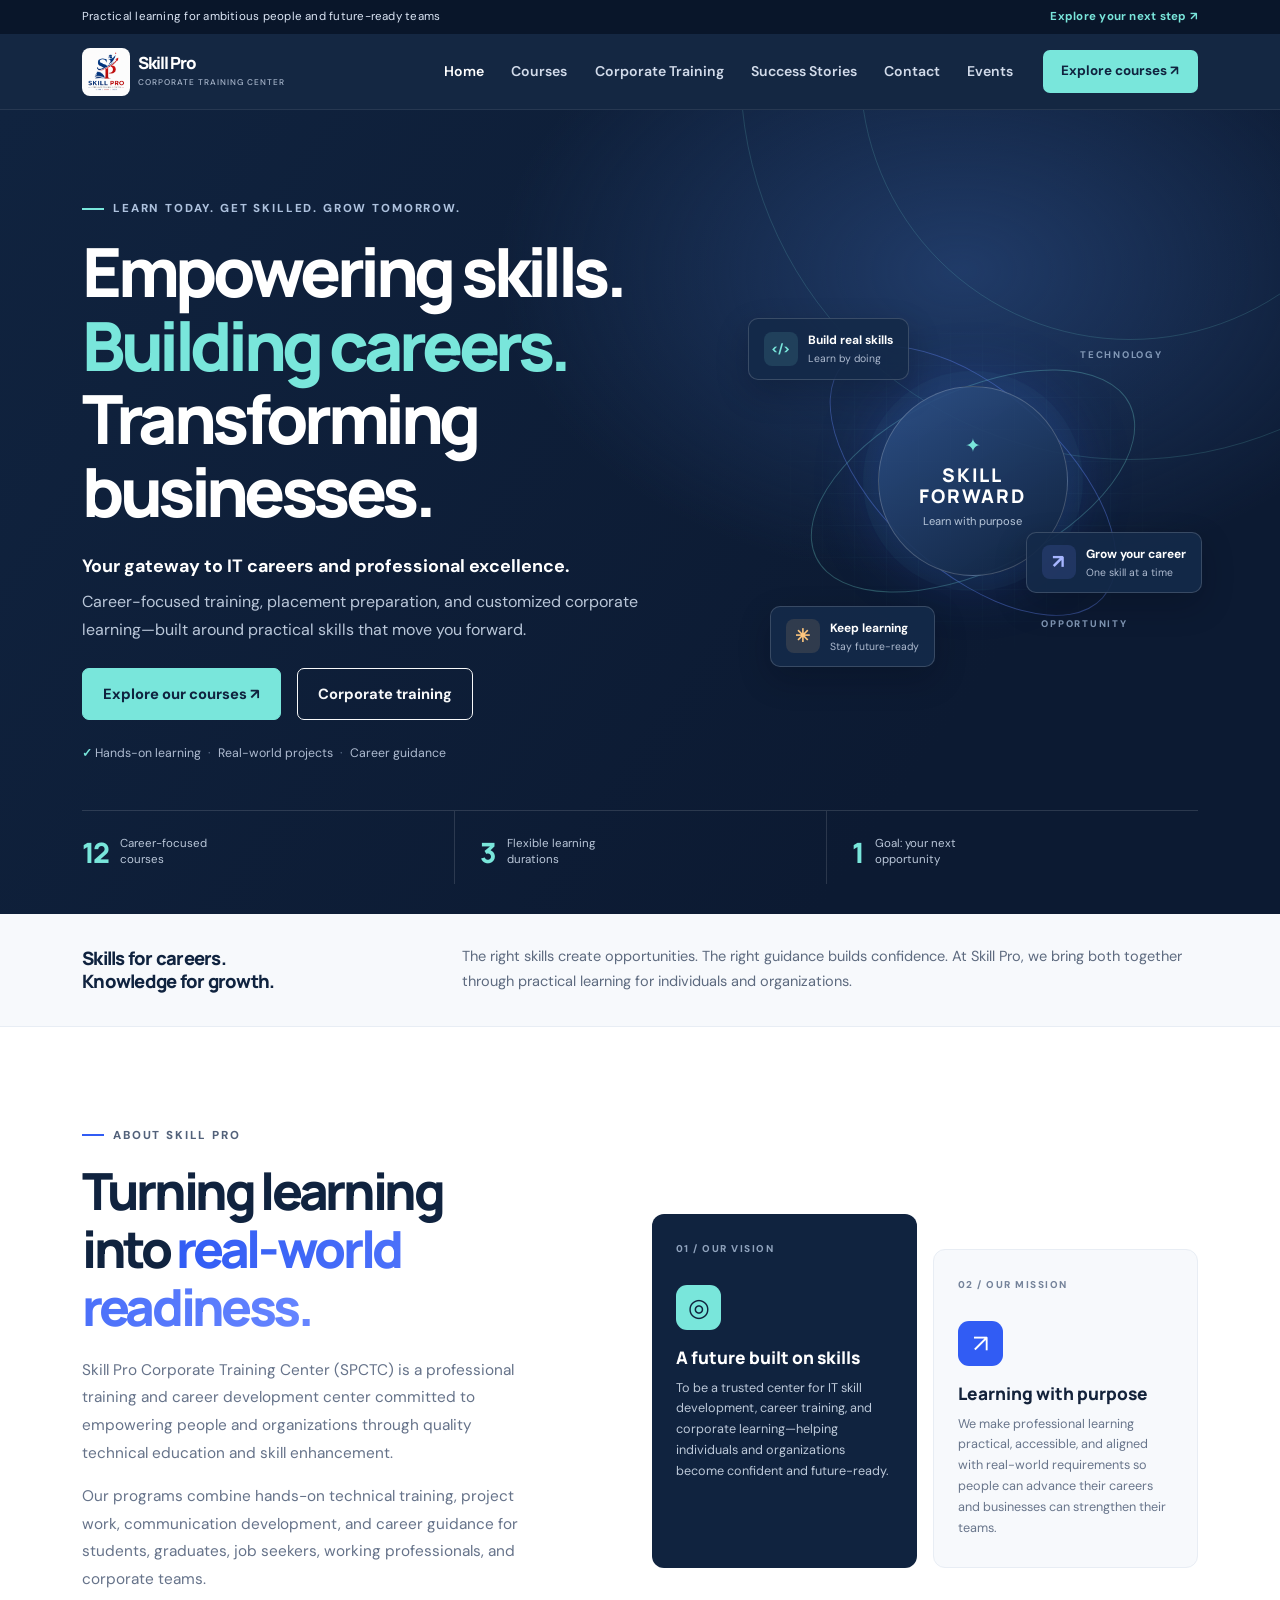
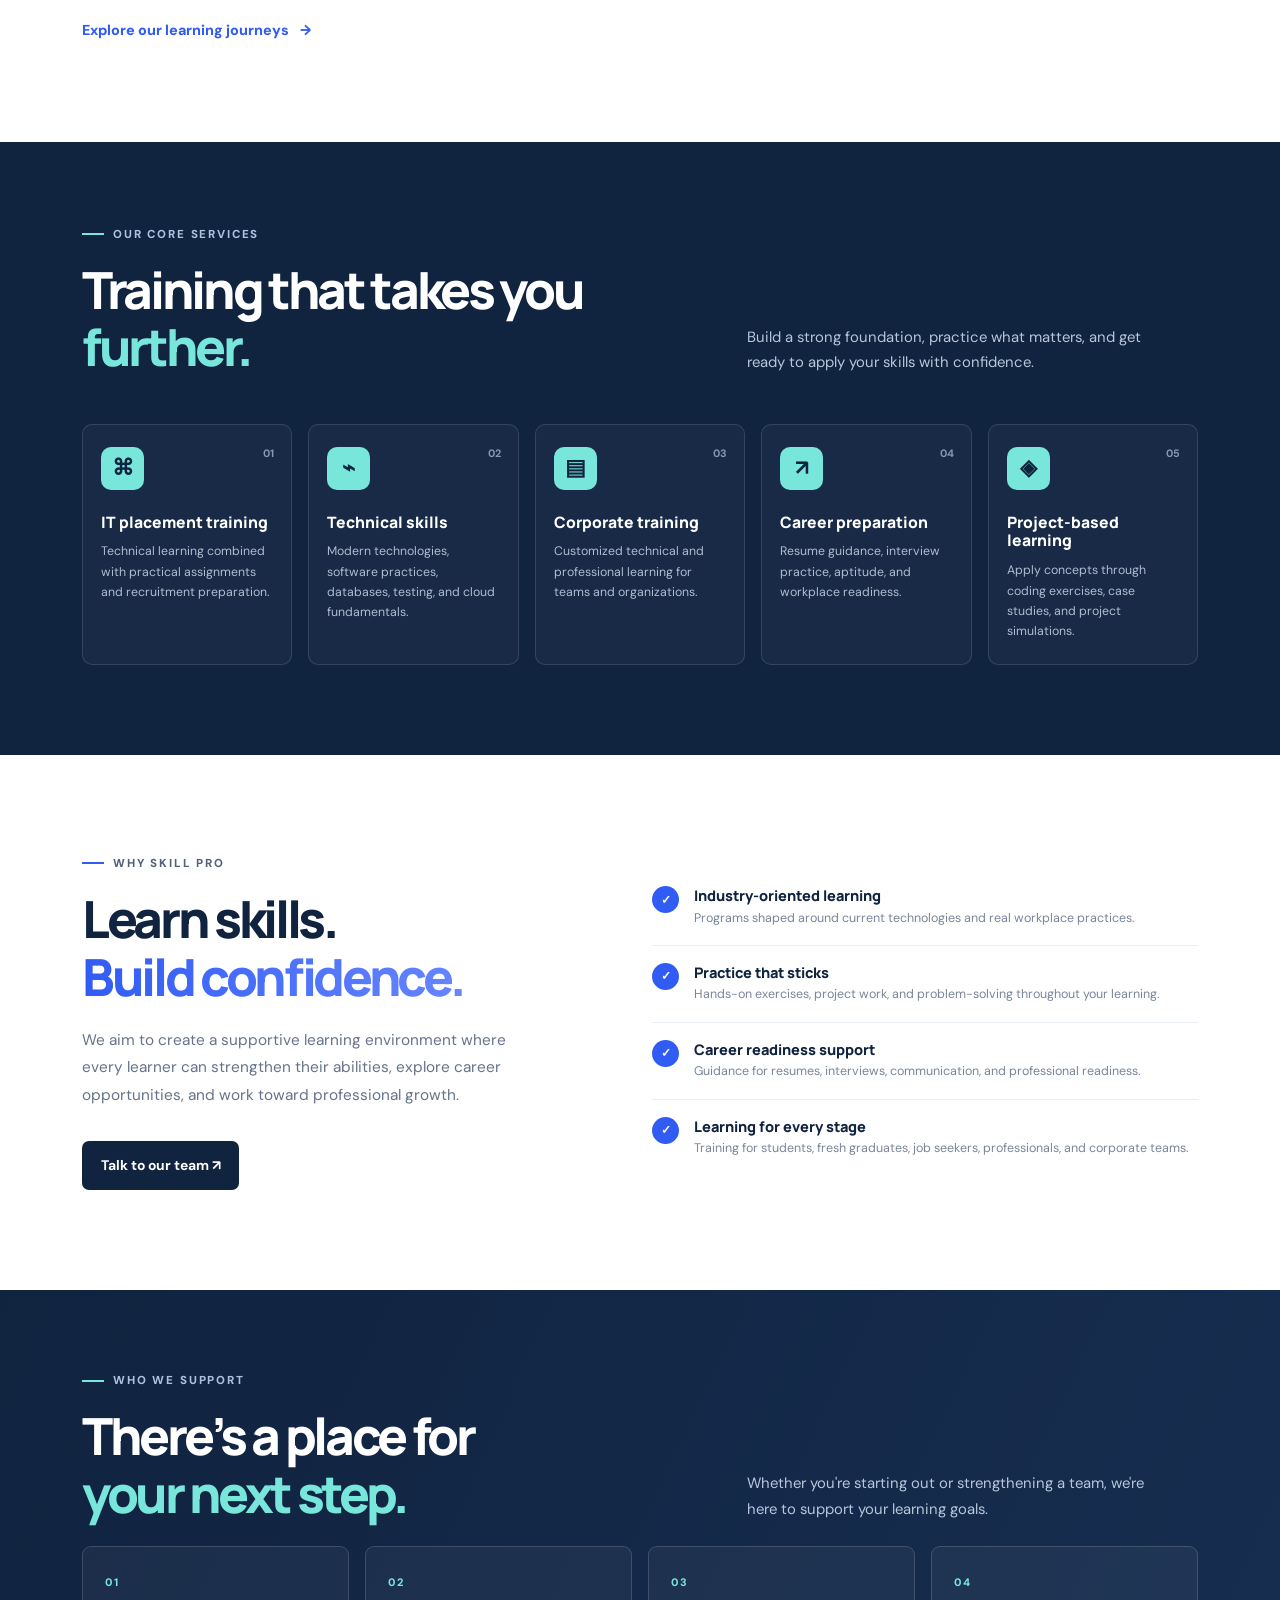
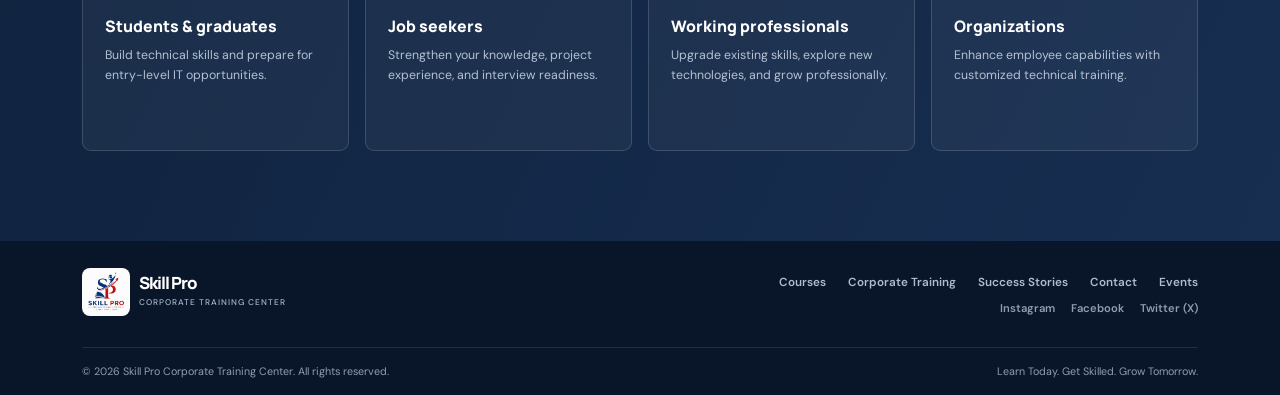
==== commit 14c5f588: "2" ====
--- a/index.html
+++ b/index.html
@@ -19,7 +19,7 @@
         <a class="navbar-brand d-flex align-items-center gap-2" href="index.html"><img class="site-logo" src="logo/logo.png" alt="Skill Pro logo"><span class="brand-name">Skill Pro<small>Corporate Training Center</small></span></a>
         <button class="navbar-toggler" type="button" data-bs-toggle="collapse" data-bs-target="#mainNav" aria-controls="mainNav" aria-expanded="false" aria-label="Toggle navigation"><span class="navbar-toggler-icon"></span></button>
         <div class="collapse navbar-collapse" id="mainNav"><ul class="navbar-nav ms-auto align-items-lg-center gap-lg-3">
-          <li class="nav-item"><a class="nav-link active" aria-current="page" href="index.html">Home</a></li><li class="nav-item"><a class="nav-link" href="courses.html">Courses</a></li><li class="nav-item"><a class="nav-link" href="corporate-training.html">Corporate Training</a></li><li class="nav-item"><a class="nav-link" href="success-stories.html">Success Stories</a></li><li class="nav-item"><a class="nav-link" href="contact.html">Contact</a></li><li class="nav-item ms-lg-2"><a class="btn btn-nav" href="courses.html">Explore courses <span aria-hidden="true">↗</span></a></li>
+          <li class="nav-item"><a class="nav-link active" aria-current="page" href="index.html">Home</a></li><li class="nav-item"><a class="nav-link" href="courses.html">Courses</a></li><li class="nav-item"><a class="nav-link" href="corporate-training.html">Corporate Training</a></li><li class="nav-item"><a class="nav-link" href="success-stories.html">Success Stories</a></li><li class="nav-item"><a class="nav-link" href="contact.html">Contact</a></li><li class="nav-item"><a class="nav-link" href="events.html">Events</a></li><li class="nav-item ms-lg-2"><a class="btn btn-nav" href="courses.html">Explore courses <span aria-hidden="true">↗</span></a></li>
         </ul></div>
       </div>
     </nav>
@@ -34,7 +34,7 @@
       <section class="section-pad why-section"><div class="container"><div class="row gy-5 align-items-center"><div class="col-lg-5"><div class="eyebrow"><span></span> Why Skill Pro</div><h2>Learn skills.<br><span class="text-gradient">Build confidence.</span></h2><p class="section-copy">We aim to create a supportive learning environment where every learner can strengthen their abilities, explore career opportunities, and work toward professional growth.</p><a class="btn btn-dark-blue mt-3" href="contact.html">Talk to our team <span aria-hidden="true">↗</span></a></div><div class="col-lg-6 offset-lg-1"><div class="why-list"><div class="why-item"><span class="why-check">✓</span><div><h3>Industry-oriented learning</h3><p>Programs shaped around current technologies and real workplace practices.</p></div></div><div class="why-item"><span class="why-check">✓</span><div><h3>Practice that sticks</h3><p>Hands-on exercises, project work, and problem-solving throughout your learning.</p></div></div><div class="why-item"><span class="why-check">✓</span><div><h3>Career readiness support</h3><p>Guidance for resumes, interviews, communication, and professional readiness.</p></div></div><div class="why-item"><span class="why-check">✓</span><div><h3>Learning for every stage</h3><p>Training for students, fresh graduates, job seekers, professionals, and corporate teams.</p></div></div></div></div></div></section>
       <section class="audience-section"><div class="container"><div class="row align-items-end gy-3 mb-4"><div class="col-lg-7"><div class="eyebrow eyebrow-light"><span></span> Who we support</div><h2>There’s a place for<br><span class="text-accent">your next step.</span></h2></div><div class="col-lg-5"><p class="services-intro mb-0">Whether you're starting out or strengthening a team, we're here to support your learning goals.</p></div></div><div class="row g-3"><div class="col-sm-6 col-xl-3"><article class="audience-card"><span>01</span><h3>Students &amp; graduates</h3><p>Build technical skills and prepare for entry-level IT opportunities.</p></article></div><div class="col-sm-6 col-xl-3"><article class="audience-card"><span>02</span><h3>Job seekers</h3><p>Strengthen your knowledge, project experience, and interview readiness.</p></article></div><div class="col-sm-6 col-xl-3"><article class="audience-card"><span>03</span><h3>Working professionals</h3><p>Upgrade existing skills, explore new technologies, and grow professionally.</p></article></div><div class="col-sm-6 col-xl-3"><article class="audience-card"><span>04</span><h3>Organizations</h3><p>Enhance employee capabilities with customized technical training.</p></article></div></div></div></section>
     </main>
-    <footer class="site-footer"><div class="container"><div class="row align-items-center gy-3"><div class="col-md-6"><a class="footer-brand" href="index.html"><img class="site-logo" src="logo/logo.png" alt=""><span class="brand-name">Skill Pro<small>Corporate Training Center</small></span></a></div><div class="col-md-6"><div class="footer-links"><a href="courses.html">Courses</a><a href="corporate-training.html">Corporate Training</a><a href="success-stories.html">Success Stories</a><a href="contact.html">Contact</a></div></div></div><div class="footer-bottom"><span>© <span id="currentYear">2026</span> Skill Pro Corporate Training Center. All rights reserved.</span><span>Learn Today. Get Skilled. Grow Tomorrow.</span></div></div></footer>
+    <footer class="site-footer"><div class="container"><div class="row align-items-center gy-3"><div class="col-md-6"><a class="footer-brand" href="index.html"><img class="site-logo" src="logo/logo.png" alt=""><span class="brand-name">Skill Pro<small>Corporate Training Center</small></span></a></div><div class="col-md-6"><div class="footer-links"><a href="courses.html">Courses</a><a href="corporate-training.html">Corporate Training</a><a href="success-stories.html">Success Stories</a><a href="contact.html">Contact</a><a href="events.html">Events</a></div><div class="footer-social-links" aria-label="Social media"><a href="https://www.instagram.com/spctcenter/" target="_blank" rel="noopener noreferrer">Instagram</a><a href="https://www.facebook.com/profile.php?id=61595631276908" target="_blank" rel="noopener noreferrer">Facebook</a><a href="https://x.com/spctcenter" target="_blank" rel="noopener noreferrer">Twitter (X)</a></div></div></div><div class="footer-bottom"><span>© <span id="currentYear">2026</span> Skill Pro Corporate Training Center. All rights reserved.</span><span>Learn Today. Get Skilled. Grow Tomorrow.</span></div></div></footer>
     <script src="https://cdn.jsdelivr.net/npm/bootstrap@5.3.3/dist/js/bootstrap.bundle.min.js" integrity="sha384-YvpcrYf0tY3lHB60NNkmXc5s9fDVZLESaAA55NDzOxhy9GkcIdslK1eN7N6jIeHz" crossorigin="anonymous"></script><script src="script.js"></script>
   </body>
 </html>
--- a/styles.css
+++ b/styles.css
@@ -139,6 +139,10 @@
 .course-detail { padding: 13px 14px; border-radius: 7px; background: #f6f8fc; }
 .course-detail strong { color: #273955; font-size: .73rem; }
 .course-detail p { margin: 5px 0 0; color: #718096; font-size: .72rem; line-height: 1.55; }
+.course-detail summary { color: #273955; cursor: pointer; font-size: .73rem; font-weight: 700; }
+.course-detail[open] summary { margin-bottom: 10px; }
+.course-detail ul { margin: 9px 0 0; padding-left: 18px; color: #718096; font-size: .72rem; line-height: 1.65; }
+.course-detail li + li { margin-top: 2px; }
 .course-career { flex: 1; padding: 17px 0 15px; color: #64728a; font-size: .7rem; line-height: 1.55; }
 .course-career span { display: block; margin-bottom: 5px; color: #9aa5b5; font-size: .58rem; font-weight: 800; letter-spacing: .13em; }
 .course-footer { display: flex; align-items: center; justify-content: space-between; padding-top: 13px; border-top: 1px solid #edf0f5; color: #7c899d; font-size: .68rem; }
@@ -185,6 +189,9 @@
 .footer-links { display: flex; flex-wrap: wrap; justify-content: flex-end; gap: 22px; }
 .footer-links a { color: #aebbd0; font-size: .73rem; font-weight: 600; }
 .footer-links a:hover { color: var(--cyan); }
+.footer-social-links { display: flex; flex-wrap: wrap; justify-content: flex-end; gap: 16px; margin-top: 9px; }
+.footer-social-links a { color: #8f9db3; font-size: .7rem; font-weight: 600; }
+.footer-social-links a:hover { color: var(--cyan); }
 .footer-bottom { display: flex; justify-content: space-between; gap: 12px; margin-top: 24px; padding-top: 15px; border-top: 1px solid rgba(255,255,255,.1); color: #8f9db3; font-size: .67rem; }
 
 .page-banner { position: relative; overflow: hidden; padding: 86px 0 78px; color: #fff; background: radial-gradient(ellipse at 80% 10%, #24436f 0, transparent 35%), linear-gradient(125deg, #10233f, #0c1a32 78%); }
@@ -192,6 +199,12 @@
 .page-banner .container { position: relative; z-index: 1; }
 .page-banner h1 { max-width: 820px; margin: 0 0 17px; font-size: clamp(2.6rem, 5.4vw, 4.5rem); font-weight: 800; letter-spacing: -.065em; line-height: 1.08; }
 .page-banner p { max-width: 650px; margin: 0 0 25px; color: #bdc9d9; font-size: 1rem; line-height: 1.75; }
+.events-section { background: var(--paper); }
+.event-poster { width: 200px; margin: 0 auto; padding: 0; border: 1px solid var(--line); border-radius: 12px; background: #fff; box-shadow: 0 16px 38px rgba(18,38,70,.08); }
+.event-poster img { display: block; width: 200px; height: 400px; object-fit: contain; border-radius: 11px 11px 0 0; }
+.event-poster figcaption { padding: 12px 4px 2px; color: var(--muted); font-size: .78rem; text-align: center; }
+.event-enquiry { margin: 22px 0 0; color: var(--muted); text-align: center; font-size: .88rem; }
+.event-enquiry a { color: var(--blue); font-weight: 700; }
 .content-heading { max-width: 650px; margin: 0 0 20px; color: var(--navy); font-size: clamp(2.1rem, 4vw, 3.3rem); font-weight: 800; letter-spacing: -.065em; line-height: 1.13; }
 .corporate-highlight { padding: 38px; border: 1px solid var(--line); border-radius: 12px; background: var(--paper); }
 .corporate-kicker, .contact-info-label { color: var(--blue); font-size: .65rem; font-weight: 800; letter-spacing: .14em; }
@@ -216,6 +229,9 @@
 .contact-info-card > div > * { display: block; margin: 3px 0 0; }
 .contact-info-card a, .contact-info-card p { color: var(--navy); font-size: .94rem; font-weight: 700; }
 .contact-info-card p span { padding: 0 3px; color: var(--blue); }
+.contact-socials { display: flex; flex-direction: column; align-items: flex-start; gap: 7px; margin-top: 7px; }
+.contact-socials a { color: var(--blue); font-size: .86rem; font-weight: 700; }
+.contact-socials a:hover { color: var(--navy); }
 .contact-aside { padding: 29px; color: #fff; border-radius: 11px; background: var(--navy); }
 .contact-aside > h3 { margin: 12px 0 20px; color: #fff; font-size: 1.35rem; font-weight: 800; }
 .contact-aside > a:not(.email-cta) { display: flex; justify-content: space-between; gap: 12px; padding: 13px 0; color: #dce6f5; border-bottom: 1px solid rgba(255,255,255,.12); font-size: .82rem; font-weight: 600; }
